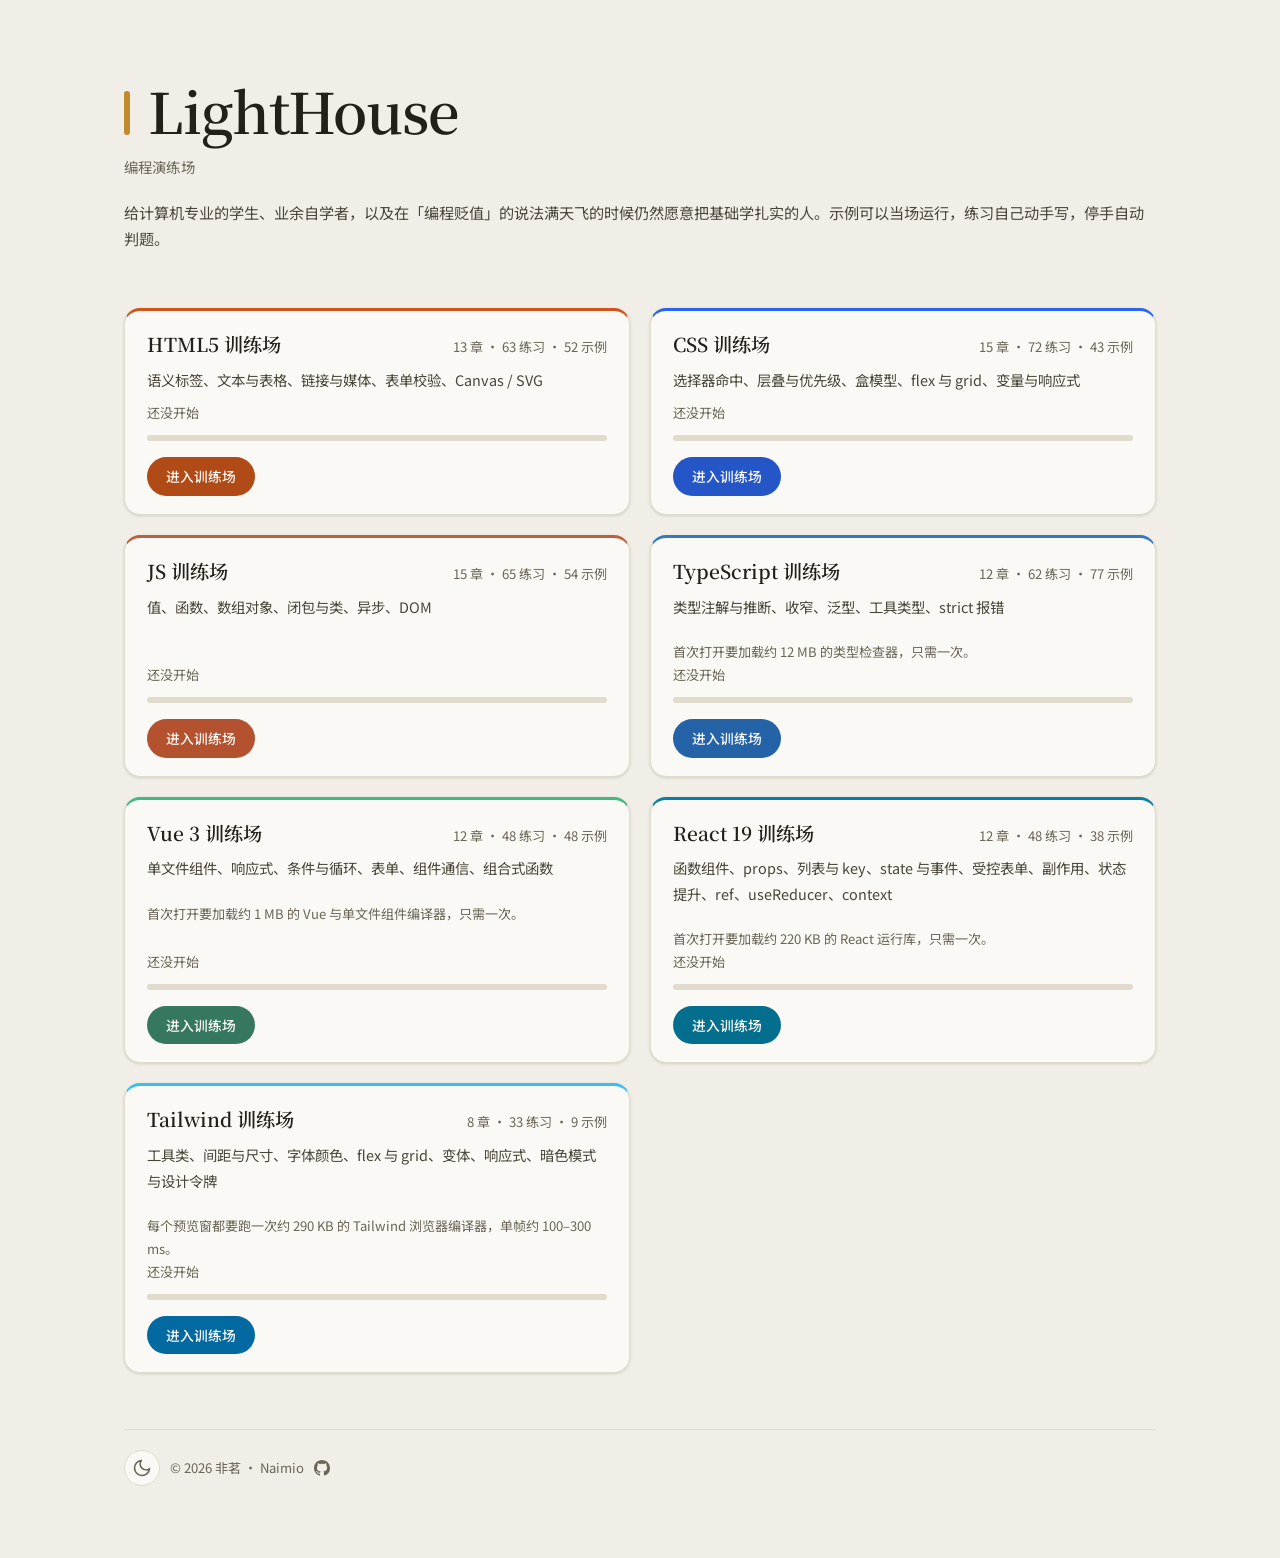
==== index.html @ 20310bde "修复了一些错误" ====
<!doctype html>
<html lang="zh-CN">
<head>
<meta charset="utf-8">
<meta name="viewport" content="width=device-width, initial-scale=1">
<title>LightHouse — 编程演练场</title>
<link rel="stylesheet" href="assets/css/portal.css">
  <link rel="preconnect" href="https://fonts.googleapis.com">
  <link rel="preconnect" href="https://fonts.gstatic.com" crossorigin>
  <link href="https://fonts.googleapis.com/css2?family=Noto+Sans+SC:wght@400;500;600&family=Noto+Serif+SC:wght@600&display=swap" rel="stylesheet">
</head>
<body>

<main class="page">

  <header class="hero">
    <h1>LightHouse</h1>
    <p class="sub">编程演练场</p>
    <p class="intro">给计算机专业的学生、业余自学者，以及在「编程贬值」的说法满天飞的时候仍然愿意把基础学扎实的人。示例可以当场运行，练习自己动手写，停手自动判题。</p>
  </header>

  <div class="cards" id="cards"></div>

  <noscript>
    <p class="noscript-note">这页需要 JavaScript 才能列出演练场；每座站的 index.html 也可以直接打开。</p>
  </noscript>

  <footer class="foot">
    <p class="credit">© 2026 非茗 · Naimio<a class="gh-link" href="https://github.com/NaimioChan/LightHouse" aria-label="GitHub 仓库" title="GitHub 仓库"><svg viewBox="0 0 16 16" aria-hidden="true"><path d="M8 0C3.58 0 0 3.58 0 8c0 3.54 2.29 6.53 5.47 7.59.4.07.55-.17.55-.38 0-.19-.01-.82-.01-1.49-2.01.37-2.53-.49-2.69-.94-.09-.23-.48-.94-.82-1.13-.28-.15-.68-.52-.01-.53.63-.01 1.08.58 1.23.82.72 1.21 1.87.87 2.33.66.07-.52.28-.87.51-1.07-1.78-.2-3.64-.89-3.64-3.95 0-.87.31-1.59.82-2.15-.08-.2-.36-1.02.08-2.12 0 0 .67-.21 2.2.82.64-.18 1.32-.27 2-.27s1.36.09 2 .27c1.53-1.04 2.2-.82 2.2-.82.44 1.1.16 1.92.08 2.12.51.56.82 1.27.82 2.15 0 3.07-1.87 3.75-3.65 3.95.29.25.54.73.54 1.48 0 1.07-.01 1.93-.01 2.2 0 .21.15.46.55.38A8.01 8.01 0 0 0 16 8c0-4.42-3.58-8-8-8z"/></svg></a></p>
  </footer>

</main>

<script src="assets/js/manifest.js"></script>
<script src="assets/js/portal.js"></script>
</body>
</html>
---- assets/css/portal.css ----
:root {
  --on-surface: #232019;
  --on-surface-variant: #4a453a;
  --secondary: #6b6558;
  --surface: #faf9f5;
  --surface-container-lowest: #ffffff;
  --surface-container-low: #f6f4ec;
  --surface-container: #f0eee6;
  --surface-container-high: #e8e5da;
  --surface-container-highest: #e0dbcc;
  --outline: #e0dbcc;
  --outline-variant: #cec7b4;
  --accent: #c08a2e;
  --accent-strong: #8a5a00;
  --accent-container: rgba(192,138,46,0.12);
  --lab-html5: #d25319;  --lab-html5-strong: #b04a16;
  --lab-css: #2965f1;    --lab-css-strong: #2456c8;
  --lab-js: #c15f3c;     --lab-js-strong: #b4522f;
  --lab-ts: #3178c6;     --lab-ts-strong: #2563a8;
  --lab-vue: #42b883;    --lab-vue-strong: #35785f;
  --lab-react: #087ea4;  --lab-react-strong: #046e8f;
  --lab-tailwind: #38bdf8; --lab-tailwind-strong: #0369a1;
  --serif: "Noto Serif SC","Times New Roman",Times,serif;
  --sans: "Noto Sans SC",system-ui,-apple-system,"Segoe UI",sans-serif;
  --r-sm: 8px;
  --r-md: 12px;
  --r-lg: 16px;
  --r-xl: 28px;
  --r-full: 9999px;
  --elev-1: 0 1px 3px 1px rgba(35,32,25,0.05),0 1px 2px 0 rgba(35,32,25,0.08);
  --elev-2: 0 2px 6px 2px rgba(35,32,25,0.06),0 1px 2px 0 rgba(35,32,25,0.08);
  --elev-3: 0 4px 8px 3px rgba(35,32,25,0.08),0 1px 3px 0 rgba(35,32,25,0.06);
  --state-hover: rgba(35,32,25,0.08);
  --state-focus: rgba(35,32,25,0.12);
  --ease-standard: cubic-bezier(0.2,0,0,1);
  --ease-emphasized: cubic-bezier(0.3,0,0,1);
  --page-max: 1080px;
}

* { box-sizing: border-box; }

body {
  margin: 0;
  background: var(--surface-container);
  color: var(--on-surface);
  font-family: var(--sans);
  font-size: 0.95rem;
  line-height: 1.75;
  -webkit-font-smoothing: antialiased;
}

a { color: var(--accent-strong); text-decoration: none; transition: color var(--dur-fast,150ms) var(--ease-standard); }
a:hover { text-decoration: underline; }

::selection { background: rgba(192,138,46,0.24); }
:focus-visible { outline: 2px solid var(--accent); outline-offset: 2px; border-radius: var(--r-sm); }

* { scrollbar-width: thin; scrollbar-color: var(--outline-variant) transparent; }
*::-webkit-scrollbar { width: 10px; height: 10px; }
*::-webkit-scrollbar-thumb { background: var(--outline-variant); border-radius: var(--r-full); border: 3px solid transparent; background-clip: content-box; }

.page { max-width: var(--page-max); margin: 0 auto; padding: 80px 24px 72px; }

.hero { margin: 0 0 56px; }
.hero h1 {
  margin: 0 0 12px;
  font-family: var(--serif);
  font-size: 3.5rem;
  font-weight: 600;
  line-height: 1.1;
  letter-spacing: -0.02em;
}
.hero h1::before {
  content: "";
  display: inline-block;
  width: 6px;
  height: 0.78em;
  margin-right: 18px;
  border-radius: var(--r-full);
  background: var(--accent);
  vertical-align: -0.02em;
}
.hero .sub {
  margin: 0 0 20px;
  color: var(--secondary);
  font-size: 0.9rem;
  letter-spacing: 0.01em;
}
.hero .intro {
  margin: 0;
  color: var(--on-surface-variant);
  overflow-wrap: anywhere;
}

.cards { display: grid; grid-template-columns: repeat(2, minmax(0, 1fr)); gap: 20px; }
@media (max-width: 880px) { .cards { grid-template-columns: minmax(0, 1fr); } }

.card {
  display: flex;
  flex-direction: column;
  background: var(--surface);
  border: 1px solid var(--outline);
  border-top: 3px solid var(--card-accent);
  border-radius: var(--r-lg);
  padding: 20px 22px 18px;
  box-shadow: var(--elev-1);
  transition: box-shadow 250ms var(--ease-standard), border-color 250ms var(--ease-standard);
}
.card:hover {
  box-shadow: var(--elev-2);
}
.card-head { display: flex; align-items: baseline; gap: 10px; flex-wrap: wrap; }
.card-title { margin: 0; font-family: var(--serif); font-size: 1.2rem; font-weight: 600; line-height: 1.4; }
.card-title a { color: var(--on-surface); }
.card-title a:hover { color: var(--card-accent-strong); text-decoration: none; }
.card-stats { margin-left: auto; color: var(--secondary); font-size: 0.82rem; font-variant-numeric: tabular-nums; }
.card-blurb { margin: 8px 0 10px; color: var(--on-surface-variant); font-size: 0.9rem; }
.card-note { margin: 0 0 8px; color: var(--secondary); font-size: 0.82rem; }

.card-area { margin-top: auto; }

.progress-line { display: flex; align-items: baseline; gap: 8px; color: var(--secondary); font-size: 0.82rem; }
.progress-line b { color: var(--on-surface); font-variant-numeric: tabular-nums; }
.track { height: 6px; margin: 10px 0 16px; border-radius: var(--r-full); background: var(--surface-container-highest); overflow: hidden; }
.track > span { display: block; height: 100%; width: 0; background: var(--card-accent); border-radius: var(--r-full); transition: width 400ms var(--ease-emphasized); }

.card-actions { display: flex; align-items: center; gap: 10px; flex-wrap: wrap; }
.btn {
  display: inline-flex;
  align-items: center;
  font-size: 0.86rem;
  font-weight: 500;
  padding: 8px 18px;
  border-radius: var(--r-full);
  border: 1px solid transparent;
  cursor: pointer;
  line-height: 1.5;
  transition: background-color 150ms var(--ease-standard), box-shadow 150ms var(--ease-standard), color 150ms var(--ease-standard);
  position: relative;
  overflow: hidden;
}
.btn-enter { background: var(--card-accent-strong); color: var(--surface); }
.btn-enter:hover { background: var(--on-surface); color: var(--surface); text-decoration: none; box-shadow: var(--elev-1); }
.btn-ghost { background: transparent; color: var(--card-accent-strong); border-color: var(--outline); }
.btn-ghost:hover { background: var(--state-hover); border-color: var(--card-accent); text-decoration: none; }
.card-note { margin: 12px 0 0; color: var(--secondary); font-size: 0.82rem; }

.side-theme {
  display: inline-flex;
  align-items: center;
  justify-content: center;
  width: 36px;
  height: 36px;
  border: 1px solid var(--outline);
  border-radius: var(--r-full);
  background: var(--surface);
  color: var(--secondary);
  cursor: pointer;
  transition: background-color 150ms var(--ease-standard), color 150ms var(--ease-standard);
}
.side-theme:hover { background: var(--state-hover); color: var(--accent-strong); }
.side-theme svg { width: 20px; height: 20px; display: block; }

.foot { margin-top: 56px; padding-top: 20px; border-top: 1px solid var(--outline); color: var(--secondary); font-size: 0.82rem; }
.foot p { margin: 0; }
.foot .credit { display: flex; align-items: center; gap: 10px; }
.gh-link { display: inline-flex; align-items: center; color: var(--secondary); transition: color 150ms var(--ease-standard); }
.gh-link:hover { color: var(--accent-strong); text-decoration: none; }
.gh-link svg { width: 16px; height: 16px; fill: currentColor; display: block; }
.noscript-note { color: var(--secondary); font-size: 0.9rem; }

.stale-banner {
  display: flex;
  gap: 12px;
  align-items: baseline;
  padding: 12px 20px;
  background: var(--accent-strong);
  color: var(--surface);
  font-size: 0.82rem;
  border-radius: 0;
}
.stale-banner kbd { background: rgba(255,255,255,0.18); border-radius: var(--r-sm); padding: 0 4px; }

@media (max-width: 560px) {
  .page { padding: 48px 18px 52px; }
  .hero { margin-bottom: 36px; }
  .hero h1 { font-size: 2.4rem; }
  .hero h1::before { margin-right: 12px; width: 5px; }
  .cards { gap: 16px; }
  .card { padding: 18px 18px 16px; }
  .card-actions { gap: 8px; }
  .btn { padding: 10px 16px; }
}

@media (prefers-color-scheme: dark) {
  :root:not([data-theme="light"]) {
    --on-surface: #e8e4d8;
    --on-surface-variant: #c8c2b0;
    --secondary: #9a9382;
    --surface: #252220;
    --surface-container-lowest: #1a1814;
    --surface-container-low: #1f1d1a;
    --surface-container: #1a1814;
    --surface-container-high: #2a2622;
    --surface-container-highest: #3a3530;
    --outline: #3a3530;
    --outline-variant: #4a4540;
    --accent: #e8a546;
    --accent-strong: #f0c060;
    --state-hover: rgba(255,255,255,0.08);
    --state-focus: rgba(255,255,255,0.12);
  }
}

:root[data-theme="dark"] {
  --on-surface: #e8e4d8;
  --on-surface-variant: #c8c2b0;
  --secondary: #9a9382;
  --surface: #252220;
  --surface-container-lowest: #1a1814;
  --surface-container-low: #1f1d1a;
  --surface-container: #1a1814;
  --surface-container-high: #2a2622;
  --surface-container-highest: #3a3530;
  --outline: #3a3530;
  --outline-variant: #4a4540;
  --accent: #e8a546;
  --accent-strong: #f0c060;
  --state-hover: rgba(255,255,255,0.08);
  --state-focus: rgba(255,255,255,0.12);
}
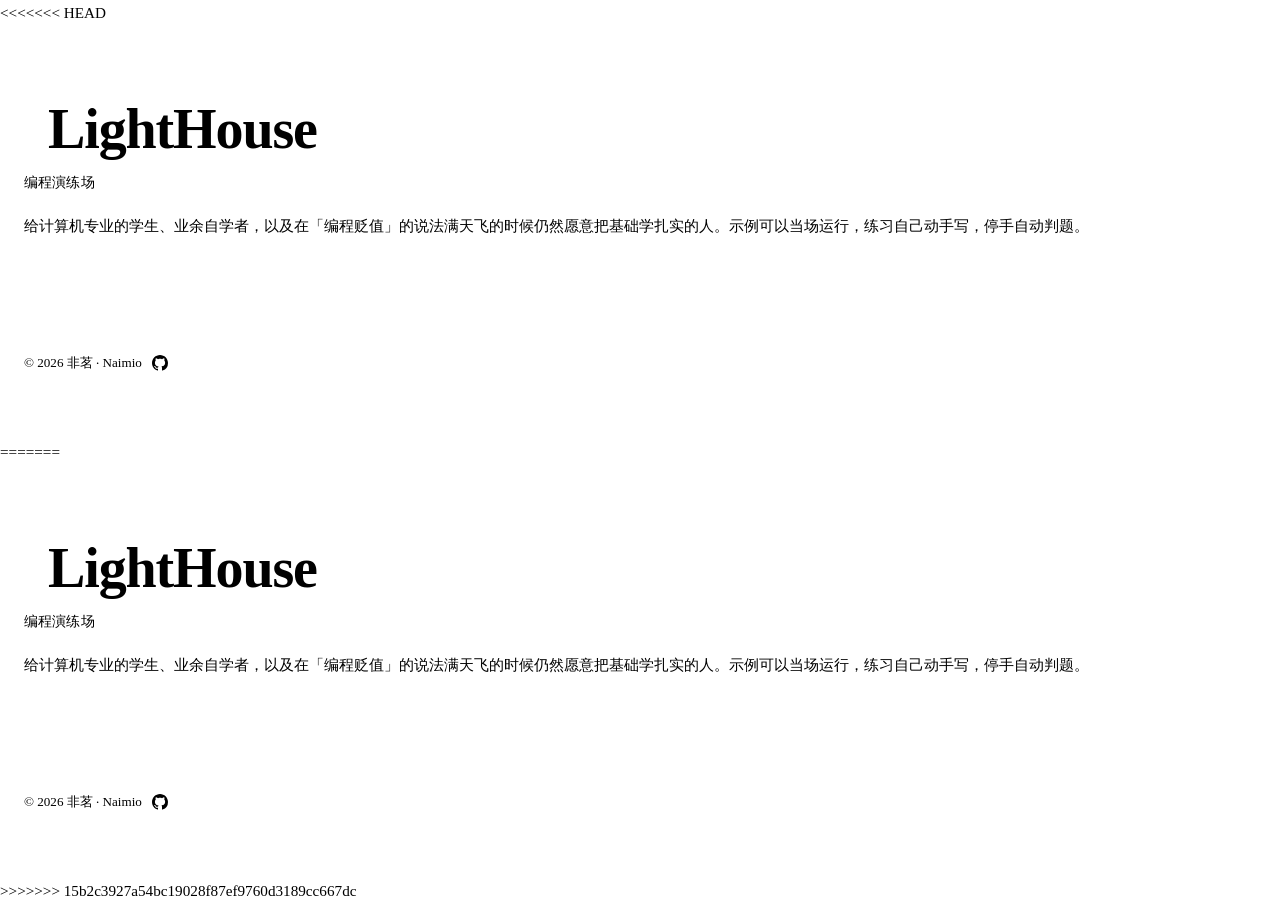
==== commit f788958e: "修复了一些错误" ====
--- a/index.html
+++ b/index.html
@@ -1,3 +1,4 @@
+<<<<<<< HEAD
 <!doctype html>
 <html lang="zh-CN">
 <head>
@@ -35,3 +36,39 @@
 <script src="assets/js/portal.js"></script>
 </body>
 </html>
+=======
+<!doctype html>
+<html lang="zh-CN">
+<head>
+<meta charset="utf-8">
+<meta name="viewport" content="width=device-width, initial-scale=1">
+<title>LightHouse — 编程演练场</title>
+<link rel="stylesheet" href="assets/css/portal.css">
+</head>
+<body>
+
+<main class="page">
+
+  <header class="hero">
+    <h1>LightHouse</h1>
+    <p class="sub">编程演练场</p>
+    <p class="intro">给计算机专业的学生、业余自学者，以及在「编程贬值」的说法满天飞的时候仍然愿意把基础学扎实的人。示例可以当场运行，练习自己动手写，停手自动判题。</p>
+  </header>
+
+  <div class="cards" id="cards"></div>
+
+  <noscript>
+    <p class="noscript-note">这页需要 JavaScript 才能列出演练场；每座站的 index.html 也可以直接打开。</p>
+  </noscript>
+
+  <footer class="foot">
+    <p class="credit">© 2026 非茗 · Naimio<a class="gh-link" href="https://github.com/NaimioChan/LightHouse" aria-label="GitHub 仓库" title="GitHub 仓库"><svg viewBox="0 0 16 16" aria-hidden="true"><path d="M8 0C3.58 0 0 3.58 0 8c0 3.54 2.29 6.53 5.47 7.59.4.07.55-.17.55-.38 0-.19-.01-.82-.01-1.49-2.01.37-2.53-.49-2.69-.94-.09-.23-.48-.94-.82-1.13-.28-.15-.68-.52-.01-.53.63-.01 1.08.58 1.23.82.72 1.21 1.87.87 2.33.66.07-.52.28-.87.51-1.07-1.78-.2-3.64-.89-3.64-3.95 0-.87.31-1.59.82-2.15-.08-.2-.36-1.02.08-2.12 0 0 .67-.21 2.2.82.64-.18 1.32-.27 2-.27s1.36.09 2 .27c1.53-1.04 2.2-.82 2.2-.82.44 1.1.16 1.92.08 2.12.51.56.82 1.27.82 2.15 0 3.07-1.87 3.75-3.65 3.95.29.25.54.73.54 1.48 0 1.07-.01 1.93-.01 2.2 0 .21.15.46.55.38A8.01 8.01 0 0 0 16 8c0-4.42-3.58-8-8-8z"/></svg></a></p>
+  </footer>
+
+</main>
+
+<script src="assets/js/manifest.js"></script>
+<script src="assets/js/portal.js"></script>
+</body>
+</html>
+>>>>>>> 15b2c3927a54bc19028f87ef9760d3189cc667dc
--- a/assets/css/portal.css
+++ b/assets/css/portal.css
@@ -1,3 +1,4 @@
+<<<<<<< HEAD
 :root {
   --on-surface: #232019;
   --on-surface-variant: #4a453a;
@@ -229,3 +230,180 @@
   --state-hover: rgba(255,255,255,0.08);
   --state-focus: rgba(255,255,255,0.12);
 }
+=======
+/* portal.css — 入口页样式。色值与字体以 DESIGN.md 为唯一来源。
+ *
+ * 纸色、墨色、线色、字体、圆角与各座训练场一致（它们各自有自己的 base.css）；
+ * 入口页自己的强调色是灯塔金，每座站的颜色只出现在对应卡片上。
+ */
+:root {
+  /* 纸与墨（与各座训练场同值） */
+  --ink: #232019;
+  --ink-soft: #4a453a;
+  --muted: #6b6558;
+  --paper: #f0eee6;
+  --panel: #faf9f5;
+  --line: #e0dbcc;
+
+  /* 入口页自己的强调色：灯塔金 */
+  --accent: #c08a2e;          /* 装饰：品牌竖条、进度条填充、hover 描边 */
+  --accent-strong: #8a5a00;   /* 承载文字：按钮实底、小字、链接 */
+
+  /* 各座训练场的识别色（装饰用）与承载文字用的深支，取自各自 base.css；
+     新增一座站时在这里加两条变量，并在 DESIGN.md 的 colors 里同步 */
+  --lab-html5: #d25319;  --lab-html5-strong: #b04a16;
+  --lab-css: #2965f1;    --lab-css-strong: #2456c8;
+  --lab-js: #c15f3c;     --lab-js-strong: #b4522f;
+  --lab-ts: #3178c6;     --lab-ts-strong: #2563a8;
+  /* Vue 的品牌绿在纸白上只有 2.15:1，只做装饰；承载文字用深支 #35785f（4.52:1） */
+  --lab-vue: #42b883;    --lab-vue-strong: #35785f;
+  /* React 的品牌青在纸白上只有 3.99:1，只做装饰；承载文字用深支 #046e8f（4.98:1） */
+  --lab-react: #087ea4;  --lab-react-strong: #046e8f;
+  /* Tailwind 的品牌天蓝 #38bdf8 在纸白上只有 2.03:1，只做装饰；深支用 #0369a1（5.11:1）*/
+  --lab-tailwind: #38bdf8; --lab-tailwind-strong: #0369a1;
+
+  --serif: "Source Han Serif SC", "Noto Serif SC", "Times New Roman", Times, serif;
+  --sans: system-ui, -apple-system, "Segoe UI", "Microsoft YaHei", sans-serif;
+
+  --r-sm: 4px;
+  --r-lg: 14px;
+  --page-max: 1080px;
+}
+
+* { box-sizing: border-box; }
+
+body {
+  margin: 0;
+  background: var(--paper);
+  color: var(--ink);
+  font-family: var(--sans);
+  font-size: 0.95rem;
+  line-height: 1.75;
+  -webkit-font-smoothing: antialiased;
+}
+
+a { color: var(--accent-strong); text-decoration: none; }
+a:hover { text-decoration: underline; }
+
+::selection { background: rgba(192, 138, 46, 0.24); }
+:focus-visible { outline: 2px solid var(--accent); outline-offset: 2px; }
+
+* { scrollbar-width: thin; scrollbar-color: #cec7b4 transparent; }
+*::-webkit-scrollbar { width: 10px; height: 10px; }
+*::-webkit-scrollbar-thumb { background: #cec7b4; border-radius: 6px; border: 3px solid transparent; background-clip: content-box; }
+
+.page { max-width: var(--page-max); margin: 0 auto; padding: 72px 24px 64px; }
+
+/* ---------- 标题区 ---------- */
+.hero { margin: 0 0 48px; }
+.hero h1 {
+  margin: 0 0 10px;
+  font-family: var(--serif);
+  font-size: 3.5rem;
+  font-weight: 600;
+  line-height: 1.1;
+  letter-spacing: -0.02em;
+}
+.hero h1::before {
+  content: "";
+  display: inline-block;
+  width: 6px;
+  height: 0.78em;
+  margin-right: 18px;
+  border-radius: 3px;
+  background: var(--accent);
+  vertical-align: -0.02em;
+}
+.hero .sub {
+  margin: 0 0 18px;
+  color: var(--muted);
+  font-size: 0.9rem;
+  letter-spacing: 0.01em;
+}
+.hero .intro {
+  margin: 0;
+  color: var(--ink-soft);
+  /* 断行交给浏览器的中文规则（默认 word-break: normal）：中文允许在任意两字之间断行，
+     只在标点处断会让一句话被提前截断。早先这里是 word-break: keep-all，全宽下
+     简介在「编程贬值」后面空掉四成再换行、末尾多出一行孤字。 */
+  overflow-wrap: anywhere;
+}
+
+/* ---------- 卡片 ---------- */
+.cards { display: grid; grid-template-columns: repeat(2, minmax(0, 1fr)); gap: 20px; }
+@media (max-width: 880px) { .cards { grid-template-columns: minmax(0, 1fr); } }
+
+.card {
+  display: flex;
+  flex-direction: column;
+  background: var(--panel);
+  border: 1px solid var(--line);
+  border-top: 3px solid var(--card-accent);
+  border-radius: var(--r-lg);
+  padding: 18px 20px 16px;
+}
+.card-head { display: flex; align-items: baseline; gap: 10px; flex-wrap: wrap; }
+.card-title { margin: 0; font-family: var(--serif); font-size: 1.2rem; font-weight: 600; line-height: 1.4; }
+.card-title a { color: var(--ink); }
+.card-title a:hover { color: var(--card-accent-strong); text-decoration: none; }
+.card-stats { margin-left: auto; color: var(--muted); font-size: 0.82rem; font-variant-numeric: tabular-nums; }
+.card-blurb { margin: 6px 0 8px; color: var(--ink-soft); font-size: 0.9rem; }
+.card-note { margin: 0 0 8px; color: var(--muted); font-size: 0.82rem; }
+
+.card-area { margin-top: auto; }
+
+.progress-line { display: flex; align-items: baseline; gap: 8px; color: var(--muted); font-size: 0.82rem; }
+.progress-line b { color: var(--ink); font-variant-numeric: tabular-nums; }
+.track { height: 5px; margin: 8px 0 14px; border-radius: 3px; background: var(--line); overflow: hidden; }
+.track > span { display: block; height: 100%; width: 0; background: var(--card-accent); }
+
+.card-actions { display: flex; align-items: center; gap: 10px; flex-wrap: wrap; }
+.btn {
+  display: inline-block;
+  font-size: 0.86rem;
+  padding: 5px 13px;
+  border-radius: var(--r-sm);
+  border: 1px solid transparent;
+  cursor: pointer;
+}
+.btn-enter { background: var(--card-accent-strong); color: var(--panel); }
+.btn-enter:hover { background: var(--ink); color: var(--panel); text-decoration: none; }
+.btn-ghost { background: var(--panel); color: var(--card-accent-strong); border-color: var(--line); }
+.btn-ghost:hover { border-color: var(--card-accent); text-decoration: none; }
+.card-note { margin: 12px 0 0; color: var(--muted); font-size: 0.82rem; }
+
+/* ---------- 页脚与无脚本回退 ---------- */
+.foot { margin-top: 48px; padding-top: 16px; border-top: 1px solid var(--line); color: var(--muted); font-size: 0.82rem; }
+.foot p { margin: 0; }
+.foot .credit { display: flex; align-items: center; gap: 10px; }
+/* GitHub 图标链接：与版权同行，只一个图标，悬停换承载文字色 */
+.gh-link { display: inline-flex; align-items: center; color: var(--muted); }
+.gh-link:hover { color: var(--accent-strong); text-decoration: none; }
+.gh-link svg { width: 16px; height: 16px; fill: currentColor; display: block; }
+.noscript-note { color: var(--muted); font-size: 0.9rem; }
+
+/* 缓存提示条：与各训练场同款，只在检测到旧页面时出现一次 */
+.stale-banner {
+  display: flex;
+  gap: 12px;
+  align-items: baseline;
+  padding: 9px 16px;
+  background: var(--accent-strong);
+  color: var(--panel);
+  font-size: 0.82rem;
+}
+.stale-banner kbd { background: rgba(255, 255, 255, 0.18); border-radius: 3px; padding: 0 4px; }
+
+/* ---------- 窄屏（手机竖屏）：留白收一收，按钮够手指点 ---------- */
+@media (max-width: 560px) {
+  .page { padding: 44px 18px 48px; }
+  .hero { margin-bottom: 32px; }
+  .hero h1 { font-size: 2.4rem; }
+  .hero h1::before { margin-right: 12px; width: 5px; }
+  .cards { gap: 16px; }
+  .card { padding: 16px 16px 14px; }
+  .card-actions { gap: 8px; }
+  /* iOS 的可点面积下限是 44px，入口页这两个按钮至少要过 36px */
+  .btn { padding: 8px 14px; }
+}
+>>>>>>> 15b2c3927a54bc19028f87ef9760d3189cc667dc
--- a/assets/css/portal.css
+++ b/assets/css/portal.css
@@ -1,3 +1,4 @@
+<<<<<<< HEAD
 :root {
   --on-surface: #232019;
   --on-surface-variant: #4a453a;
@@ -229,3 +230,180 @@
   --state-hover: rgba(255,255,255,0.08);
   --state-focus: rgba(255,255,255,0.12);
 }
+=======
+/* portal.css — 入口页样式。色值与字体以 DESIGN.md 为唯一来源。
+ *
+ * 纸色、墨色、线色、字体、圆角与各座训练场一致（它们各自有自己的 base.css）；
+ * 入口页自己的强调色是灯塔金，每座站的颜色只出现在对应卡片上。
+ */
+:root {
+  /* 纸与墨（与各座训练场同值） */
+  --ink: #232019;
+  --ink-soft: #4a453a;
+  --muted: #6b6558;
+  --paper: #f0eee6;
+  --panel: #faf9f5;
+  --line: #e0dbcc;
+
+  /* 入口页自己的强调色：灯塔金 */
+  --accent: #c08a2e;          /* 装饰：品牌竖条、进度条填充、hover 描边 */
+  --accent-strong: #8a5a00;   /* 承载文字：按钮实底、小字、链接 */
+
+  /* 各座训练场的识别色（装饰用）与承载文字用的深支，取自各自 base.css；
+     新增一座站时在这里加两条变量，并在 DESIGN.md 的 colors 里同步 */
+  --lab-html5: #d25319;  --lab-html5-strong: #b04a16;
+  --lab-css: #2965f1;    --lab-css-strong: #2456c8;
+  --lab-js: #c15f3c;     --lab-js-strong: #b4522f;
+  --lab-ts: #3178c6;     --lab-ts-strong: #2563a8;
+  /* Vue 的品牌绿在纸白上只有 2.15:1，只做装饰；承载文字用深支 #35785f（4.52:1） */
+  --lab-vue: #42b883;    --lab-vue-strong: #35785f;
+  /* React 的品牌青在纸白上只有 3.99:1，只做装饰；承载文字用深支 #046e8f（4.98:1） */
+  --lab-react: #087ea4;  --lab-react-strong: #046e8f;
+  /* Tailwind 的品牌天蓝 #38bdf8 在纸白上只有 2.03:1，只做装饰；深支用 #0369a1（5.11:1）*/
+  --lab-tailwind: #38bdf8; --lab-tailwind-strong: #0369a1;
+
+  --serif: "Source Han Serif SC", "Noto Serif SC", "Times New Roman", Times, serif;
+  --sans: system-ui, -apple-system, "Segoe UI", "Microsoft YaHei", sans-serif;
+
+  --r-sm: 4px;
+  --r-lg: 14px;
+  --page-max: 1080px;
+}
+
+* { box-sizing: border-box; }
+
+body {
+  margin: 0;
+  background: var(--paper);
+  color: var(--ink);
+  font-family: var(--sans);
+  font-size: 0.95rem;
+  line-height: 1.75;
+  -webkit-font-smoothing: antialiased;
+}
+
+a { color: var(--accent-strong); text-decoration: none; }
+a:hover { text-decoration: underline; }
+
+::selection { background: rgba(192, 138, 46, 0.24); }
+:focus-visible { outline: 2px solid var(--accent); outline-offset: 2px; }
+
+* { scrollbar-width: thin; scrollbar-color: #cec7b4 transparent; }
+*::-webkit-scrollbar { width: 10px; height: 10px; }
+*::-webkit-scrollbar-thumb { background: #cec7b4; border-radius: 6px; border: 3px solid transparent; background-clip: content-box; }
+
+.page { max-width: var(--page-max); margin: 0 auto; padding: 72px 24px 64px; }
+
+/* ---------- 标题区 ---------- */
+.hero { margin: 0 0 48px; }
+.hero h1 {
+  margin: 0 0 10px;
+  font-family: var(--serif);
+  font-size: 3.5rem;
+  font-weight: 600;
+  line-height: 1.1;
+  letter-spacing: -0.02em;
+}
+.hero h1::before {
+  content: "";
+  display: inline-block;
+  width: 6px;
+  height: 0.78em;
+  margin-right: 18px;
+  border-radius: 3px;
+  background: var(--accent);
+  vertical-align: -0.02em;
+}
+.hero .sub {
+  margin: 0 0 18px;
+  color: var(--muted);
+  font-size: 0.9rem;
+  letter-spacing: 0.01em;
+}
+.hero .intro {
+  margin: 0;
+  color: var(--ink-soft);
+  /* 断行交给浏览器的中文规则（默认 word-break: normal）：中文允许在任意两字之间断行，
+     只在标点处断会让一句话被提前截断。早先这里是 word-break: keep-all，全宽下
+     简介在「编程贬值」后面空掉四成再换行、末尾多出一行孤字。 */
+  overflow-wrap: anywhere;
+}
+
+/* ---------- 卡片 ---------- */
+.cards { display: grid; grid-template-columns: repeat(2, minmax(0, 1fr)); gap: 20px; }
+@media (max-width: 880px) { .cards { grid-template-columns: minmax(0, 1fr); } }
+
+.card {
+  display: flex;
+  flex-direction: column;
+  background: var(--panel);
+  border: 1px solid var(--line);
+  border-top: 3px solid var(--card-accent);
+  border-radius: var(--r-lg);
+  padding: 18px 20px 16px;
+}
+.card-head { display: flex; align-items: baseline; gap: 10px; flex-wrap: wrap; }
+.card-title { margin: 0; font-family: var(--serif); font-size: 1.2rem; font-weight: 600; line-height: 1.4; }
+.card-title a { color: var(--ink); }
+.card-title a:hover { color: var(--card-accent-strong); text-decoration: none; }
+.card-stats { margin-left: auto; color: var(--muted); font-size: 0.82rem; font-variant-numeric: tabular-nums; }
+.card-blurb { margin: 6px 0 8px; color: var(--ink-soft); font-size: 0.9rem; }
+.card-note { margin: 0 0 8px; color: var(--muted); font-size: 0.82rem; }
+
+.card-area { margin-top: auto; }
+
+.progress-line { display: flex; align-items: baseline; gap: 8px; color: var(--muted); font-size: 0.82rem; }
+.progress-line b { color: var(--ink); font-variant-numeric: tabular-nums; }
+.track { height: 5px; margin: 8px 0 14px; border-radius: 3px; background: var(--line); overflow: hidden; }
+.track > span { display: block; height: 100%; width: 0; background: var(--card-accent); }
+
+.card-actions { display: flex; align-items: center; gap: 10px; flex-wrap: wrap; }
+.btn {
+  display: inline-block;
+  font-size: 0.86rem;
+  padding: 5px 13px;
+  border-radius: var(--r-sm);
+  border: 1px solid transparent;
+  cursor: pointer;
+}
+.btn-enter { background: var(--card-accent-strong); color: var(--panel); }
+.btn-enter:hover { background: var(--ink); color: var(--panel); text-decoration: none; }
+.btn-ghost { background: var(--panel); color: var(--card-accent-strong); border-color: var(--line); }
+.btn-ghost:hover { border-color: var(--card-accent); text-decoration: none; }
+.card-note { margin: 12px 0 0; color: var(--muted); font-size: 0.82rem; }
+
+/* ---------- 页脚与无脚本回退 ---------- */
+.foot { margin-top: 48px; padding-top: 16px; border-top: 1px solid var(--line); color: var(--muted); font-size: 0.82rem; }
+.foot p { margin: 0; }
+.foot .credit { display: flex; align-items: center; gap: 10px; }
+/* GitHub 图标链接：与版权同行，只一个图标，悬停换承载文字色 */
+.gh-link { display: inline-flex; align-items: center; color: var(--muted); }
+.gh-link:hover { color: var(--accent-strong); text-decoration: none; }
+.gh-link svg { width: 16px; height: 16px; fill: currentColor; display: block; }
+.noscript-note { color: var(--muted); font-size: 0.9rem; }
+
+/* 缓存提示条：与各训练场同款，只在检测到旧页面时出现一次 */
+.stale-banner {
+  display: flex;
+  gap: 12px;
+  align-items: baseline;
+  padding: 9px 16px;
+  background: var(--accent-strong);
+  color: var(--panel);
+  font-size: 0.82rem;
+}
+.stale-banner kbd { background: rgba(255, 255, 255, 0.18); border-radius: 3px; padding: 0 4px; }
+
+/* ---------- 窄屏（手机竖屏）：留白收一收，按钮够手指点 ---------- */
+@media (max-width: 560px) {
+  .page { padding: 44px 18px 48px; }
+  .hero { margin-bottom: 32px; }
+  .hero h1 { font-size: 2.4rem; }
+  .hero h1::before { margin-right: 12px; width: 5px; }
+  .cards { gap: 16px; }
+  .card { padding: 16px 16px 14px; }
+  .card-actions { gap: 8px; }
+  /* iOS 的可点面积下限是 44px，入口页这两个按钮至少要过 36px */
+  .btn { padding: 8px 14px; }
+}
+>>>>>>> 15b2c3927a54bc19028f87ef9760d3189cc667dc
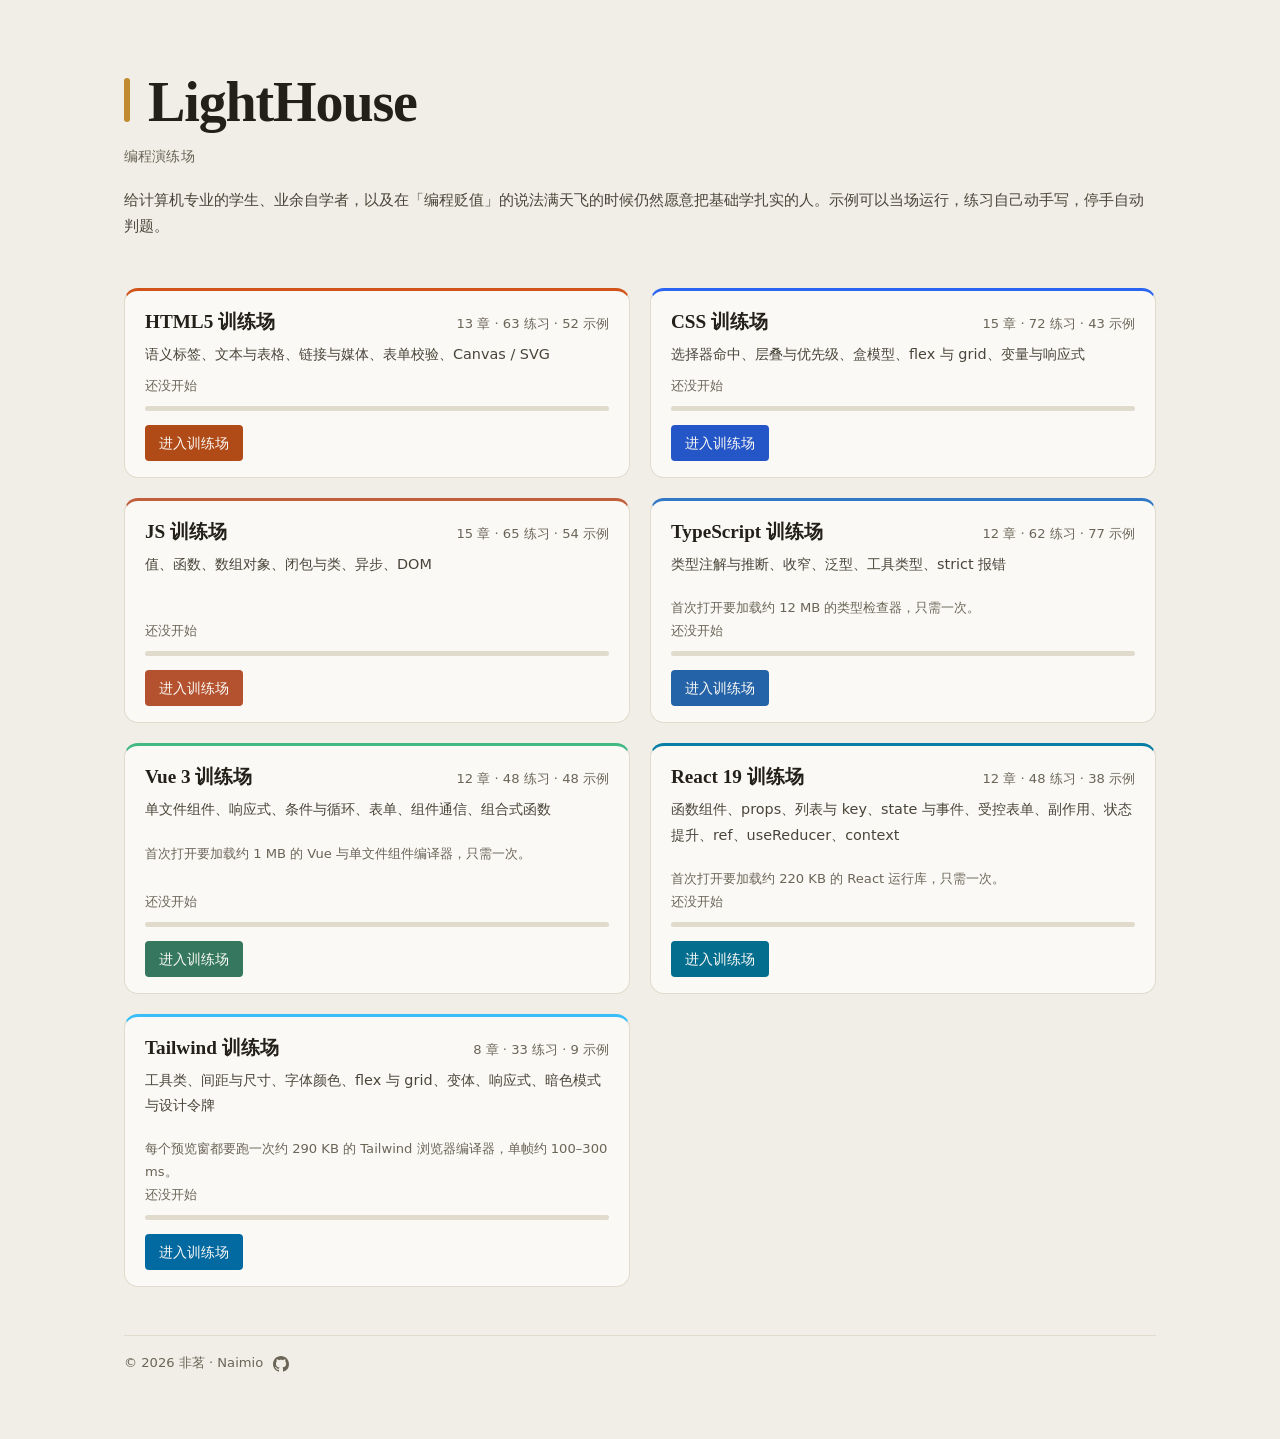
==== commit b19a919a: "修复了一些错误" ====
--- a/index.html
+++ b/index.html
@@ -1,4 +1,3 @@
-<<<<<<< HEAD
 <!doctype html>
 <html lang="zh-CN">
 <head>
@@ -6,9 +5,6 @@
 <meta name="viewport" content="width=device-width, initial-scale=1">
 <title>LightHouse — 编程演练场</title>
 <link rel="stylesheet" href="assets/css/portal.css">
-  <link rel="preconnect" href="https://fonts.googleapis.com">
-  <link rel="preconnect" href="https://fonts.gstatic.com" crossorigin>
-  <link href="https://fonts.googleapis.com/css2?family=Noto+Sans+SC:wght@400;500;600&family=Noto+Serif+SC:wght@600&display=swap" rel="stylesheet">
 </head>
 <body>
 
@@ -36,39 +32,3 @@
 <script src="assets/js/portal.js"></script>
 </body>
 </html>
-=======
-<!doctype html>
-<html lang="zh-CN">
-<head>
-<meta charset="utf-8">
-<meta name="viewport" content="width=device-width, initial-scale=1">
-<title>LightHouse — 编程演练场</title>
-<link rel="stylesheet" href="assets/css/portal.css">
-</head>
-<body>
-
-<main class="page">
-
-  <header class="hero">
-    <h1>LightHouse</h1>
-    <p class="sub">编程演练场</p>
-    <p class="intro">给计算机专业的学生、业余自学者，以及在「编程贬值」的说法满天飞的时候仍然愿意把基础学扎实的人。示例可以当场运行，练习自己动手写，停手自动判题。</p>
-  </header>
-
-  <div class="cards" id="cards"></div>
-
-  <noscript>
-    <p class="noscript-note">这页需要 JavaScript 才能列出演练场；每座站的 index.html 也可以直接打开。</p>
-  </noscript>
-
-  <footer class="foot">
-    <p class="credit">© 2026 非茗 · Naimio<a class="gh-link" href="https://github.com/NaimioChan/LightHouse" aria-label="GitHub 仓库" title="GitHub 仓库"><svg viewBox="0 0 16 16" aria-hidden="true"><path d="M8 0C3.58 0 0 3.58 0 8c0 3.54 2.29 6.53 5.47 7.59.4.07.55-.17.55-.38 0-.19-.01-.82-.01-1.49-2.01.37-2.53-.49-2.69-.94-.09-.23-.48-.94-.82-1.13-.28-.15-.68-.52-.01-.53.63-.01 1.08.58 1.23.82.72 1.21 1.87.87 2.33.66.07-.52.28-.87.51-1.07-1.78-.2-3.64-.89-3.64-3.95 0-.87.31-1.59.82-2.15-.08-.2-.36-1.02.08-2.12 0 0 .67-.21 2.2.82.64-.18 1.32-.27 2-.27s1.36.09 2 .27c1.53-1.04 2.2-.82 2.2-.82.44 1.1.16 1.92.08 2.12.51.56.82 1.27.82 2.15 0 3.07-1.87 3.75-3.65 3.95.29.25.54.73.54 1.48 0 1.07-.01 1.93-.01 2.2 0 .21.15.46.55.38A8.01 8.01 0 0 0 16 8c0-4.42-3.58-8-8-8z"/></svg></a></p>
-  </footer>
-
-</main>
-
-<script src="assets/js/manifest.js"></script>
-<script src="assets/js/portal.js"></script>
-</body>
-</html>
->>>>>>> 15b2c3927a54bc19028f87ef9760d3189cc667dc
--- a/assets/css/portal.css
+++ b/assets/css/portal.css
@@ -1,40 +1,39 @@
-<<<<<<< HEAD
+/* portal.css — 入口页样式。色值与字体以 DESIGN.md 为唯一来源。
+ *
+ * 纸色、墨色、线色、字体、圆角与各座训练场一致（它们各自有自己的 base.css）；
+ * 入口页自己的强调色是灯塔金，每座站的颜色只出现在对应卡片上。
+ */
 :root {
-  --on-surface: #232019;
-  --on-surface-variant: #4a453a;
-  --secondary: #6b6558;
-  --surface: #faf9f5;
-  --surface-container-lowest: #ffffff;
-  --surface-container-low: #f6f4ec;
-  --surface-container: #f0eee6;
-  --surface-container-high: #e8e5da;
-  --surface-container-highest: #e0dbcc;
-  --outline: #e0dbcc;
-  --outline-variant: #cec7b4;
-  --accent: #c08a2e;
-  --accent-strong: #8a5a00;
-  --accent-container: rgba(192,138,46,0.12);
+  /* 纸与墨（与各座训练场同值） */
+  --ink: #232019;
+  --ink-soft: #4a453a;
+  --muted: #6b6558;
+  --paper: #f0eee6;
+  --panel: #faf9f5;
+  --line: #e0dbcc;
+
+  /* 入口页自己的强调色：灯塔金 */
+  --accent: #c08a2e;          /* 装饰：品牌竖条、进度条填充、hover 描边 */
+  --accent-strong: #8a5a00;   /* 承载文字：按钮实底、小字、链接 */
+
+  /* 各座训练场的识别色（装饰用）与承载文字用的深支，取自各自 base.css；
+     新增一座站时在这里加两条变量，并在 DESIGN.md 的 colors 里同步 */
   --lab-html5: #d25319;  --lab-html5-strong: #b04a16;
   --lab-css: #2965f1;    --lab-css-strong: #2456c8;
   --lab-js: #c15f3c;     --lab-js-strong: #b4522f;
   --lab-ts: #3178c6;     --lab-ts-strong: #2563a8;
+  /* Vue 的品牌绿在纸白上只有 2.15:1，只做装饰；承载文字用深支 #35785f（4.52:1） */
   --lab-vue: #42b883;    --lab-vue-strong: #35785f;
+  /* React 的品牌青在纸白上只有 3.99:1，只做装饰；承载文字用深支 #046e8f（4.98:1） */
   --lab-react: #087ea4;  --lab-react-strong: #046e8f;
+  /* Tailwind 的品牌天蓝 #38bdf8 在纸白上只有 2.03:1，只做装饰；深支用 #0369a1（5.11:1）*/
   --lab-tailwind: #38bdf8; --lab-tailwind-strong: #0369a1;
-  --serif: "Noto Serif SC","Times New Roman",Times,serif;
-  --sans: "Noto Sans SC",system-ui,-apple-system,"Segoe UI",sans-serif;
-  --r-sm: 8px;
-  --r-md: 12px;
-  --r-lg: 16px;
-  --r-xl: 28px;
-  --r-full: 9999px;
-  --elev-1: 0 1px 3px 1px rgba(35,32,25,0.05),0 1px 2px 0 rgba(35,32,25,0.08);
-  --elev-2: 0 2px 6px 2px rgba(35,32,25,0.06),0 1px 2px 0 rgba(35,32,25,0.08);
-  --elev-3: 0 4px 8px 3px rgba(35,32,25,0.08),0 1px 3px 0 rgba(35,32,25,0.06);
-  --state-hover: rgba(35,32,25,0.08);
-  --state-focus: rgba(35,32,25,0.12);
-  --ease-standard: cubic-bezier(0.2,0,0,1);
-  --ease-emphasized: cubic-bezier(0.3,0,0,1);
+
+  --serif: "Source Han Serif SC", "Noto Serif SC", "Times New Roman", Times, serif;
+  --sans: system-ui, -apple-system, "Segoe UI", "Microsoft YaHei", sans-serif;
+
+  --r-sm: 4px;
+  --r-lg: 14px;
   --page-max: 1080px;
 }
 
@@ -42,29 +41,30 @@
 
 body {
   margin: 0;
-  background: var(--surface-container);
-  color: var(--on-surface);
+  background: var(--paper);
+  color: var(--ink);
   font-family: var(--sans);
   font-size: 0.95rem;
   line-height: 1.75;
   -webkit-font-smoothing: antialiased;
 }
 
-a { color: var(--accent-strong); text-decoration: none; transition: color var(--dur-fast,150ms) var(--ease-standard); }
+a { color: var(--accent-strong); text-decoration: none; }
 a:hover { text-decoration: underline; }
 
-::selection { background: rgba(192,138,46,0.24); }
-:focus-visible { outline: 2px solid var(--accent); outline-offset: 2px; border-radius: var(--r-sm); }
+::selection { background: rgba(192, 138, 46, 0.24); }
+:focus-visible { outline: 2px solid var(--accent); outline-offset: 2px; }
 
-* { scrollbar-width: thin; scrollbar-color: var(--outline-variant) transparent; }
+* { scrollbar-width: thin; scrollbar-color: #cec7b4 transparent; }
 *::-webkit-scrollbar { width: 10px; height: 10px; }
-*::-webkit-scrollbar-thumb { background: var(--outline-variant); border-radius: var(--r-full); border: 3px solid transparent; background-clip: content-box; }
+*::-webkit-scrollbar-thumb { background: #cec7b4; border-radius: 6px; border: 3px solid transparent; background-clip: content-box; }
 
-.page { max-width: var(--page-max); margin: 0 auto; padding: 80px 24px 72px; }
+.page { max-width: var(--page-max); margin: 0 auto; padding: 72px 24px 64px; }
 
-.hero { margin: 0 0 56px; }
+/* ---------- 标题区 ---------- */
+.hero { margin: 0 0 48px; }
 .hero h1 {
-  margin: 0 0 12px;
+  margin: 0 0 10px;
   font-family: var(--serif);
   font-size: 3.5rem;
   font-weight: 600;
@@ -77,333 +77,99 @@
   width: 6px;
   height: 0.78em;
   margin-right: 18px;
-  border-radius: var(--r-full);
+  border-radius: 3px;
   background: var(--accent);
   vertical-align: -0.02em;
 }
 .hero .sub {
-  margin: 0 0 20px;
-  color: var(--secondary);
+  margin: 0 0 18px;
+  color: var(--muted);
   font-size: 0.9rem;
   letter-spacing: 0.01em;
 }
 .hero .intro {
   margin: 0;
-  color: var(--on-surface-variant);
+  color: var(--ink-soft);
+  /* 断行交给浏览器的中文规则（默认 word-break: normal）：中文允许在任意两字之间断行，
+     只在标点处断会让一句话被提前截断。早先这里是 word-break: keep-all，全宽下
+     简介在「编程贬值」后面空掉四成再换行、末尾多出一行孤字。 */
   overflow-wrap: anywhere;
 }
 
+/* ---------- 卡片 ---------- */
 .cards { display: grid; grid-template-columns: repeat(2, minmax(0, 1fr)); gap: 20px; }
 @media (max-width: 880px) { .cards { grid-template-columns: minmax(0, 1fr); } }
 
 .card {
   display: flex;
   flex-direction: column;
-  background: var(--surface);
-  border: 1px solid var(--outline);
+  background: var(--panel);
+  border: 1px solid var(--line);
   border-top: 3px solid var(--card-accent);
   border-radius: var(--r-lg);
-  padding: 20px 22px 18px;
-  box-shadow: var(--elev-1);
-  transition: box-shadow 250ms var(--ease-standard), border-color 250ms var(--ease-standard);
-}
-.card:hover {
-  box-shadow: var(--elev-2);
+  padding: 18px 20px 16px;
 }
 .card-head { display: flex; align-items: baseline; gap: 10px; flex-wrap: wrap; }
 .card-title { margin: 0; font-family: var(--serif); font-size: 1.2rem; font-weight: 600; line-height: 1.4; }
-.card-title a { color: var(--on-surface); }
+.card-title a { color: var(--ink); }
 .card-title a:hover { color: var(--card-accent-strong); text-decoration: none; }
-.card-stats { margin-left: auto; color: var(--secondary); font-size: 0.82rem; font-variant-numeric: tabular-nums; }
-.card-blurb { margin: 8px 0 10px; color: var(--on-surface-variant); font-size: 0.9rem; }
-.card-note { margin: 0 0 8px; color: var(--secondary); font-size: 0.82rem; }
+.card-stats { margin-left: auto; color: var(--muted); font-size: 0.82rem; font-variant-numeric: tabular-nums; }
+.card-blurb { margin: 6px 0 8px; color: var(--ink-soft); font-size: 0.9rem; }
+.card-note { margin: 0 0 8px; color: var(--muted); font-size: 0.82rem; }
 
 .card-area { margin-top: auto; }
 
-.progress-line { display: flex; align-items: baseline; gap: 8px; color: var(--secondary); font-size: 0.82rem; }
-.progress-line b { color: var(--on-surface); font-variant-numeric: tabular-nums; }
-.track { height: 6px; margin: 10px 0 16px; border-radius: var(--r-full); background: var(--surface-container-highest); overflow: hidden; }
-.track > span { display: block; height: 100%; width: 0; background: var(--card-accent); border-radius: var(--r-full); transition: width 400ms var(--ease-emphasized); }
+.progress-line { display: flex; align-items: baseline; gap: 8px; color: var(--muted); font-size: 0.82rem; }
+.progress-line b { color: var(--ink); font-variant-numeric: tabular-nums; }
+.track { height: 5px; margin: 8px 0 14px; border-radius: 3px; background: var(--line); overflow: hidden; }
+.track > span { display: block; height: 100%; width: 0; background: var(--card-accent); }
 
 .card-actions { display: flex; align-items: center; gap: 10px; flex-wrap: wrap; }
 .btn {
-  display: inline-flex;
-  align-items: center;
+  display: inline-block;
   font-size: 0.86rem;
-  font-weight: 500;
-  padding: 8px 18px;
-  border-radius: var(--r-full);
+  padding: 5px 13px;
+  border-radius: var(--r-sm);
   border: 1px solid transparent;
   cursor: pointer;
-  line-height: 1.5;
-  transition: background-color 150ms var(--ease-standard), box-shadow 150ms var(--ease-standard), color 150ms var(--ease-standard);
-  position: relative;
-  overflow: hidden;
 }
-.btn-enter { background: var(--card-accent-strong); color: var(--surface); }
-.btn-enter:hover { background: var(--on-surface); color: var(--surface); text-decoration: none; box-shadow: var(--elev-1); }
-.btn-ghost { background: transparent; color: var(--card-accent-strong); border-color: var(--outline); }
-.btn-ghost:hover { background: var(--state-hover); border-color: var(--card-accent); text-decoration: none; }
-.card-note { margin: 12px 0 0; color: var(--secondary); font-size: 0.82rem; }
+.btn-enter { background: var(--card-accent-strong); color: var(--panel); }
+.btn-enter:hover { background: var(--ink); color: var(--panel); text-decoration: none; }
+.btn-ghost { background: var(--panel); color: var(--card-accent-strong); border-color: var(--line); }
+.btn-ghost:hover { border-color: var(--card-accent); text-decoration: none; }
+.card-note { margin: 12px 0 0; color: var(--muted); font-size: 0.82rem; }
 
-.side-theme {
-  display: inline-flex;
-  align-items: center;
-  justify-content: center;
-  width: 36px;
-  height: 36px;
-  border: 1px solid var(--outline);
-  border-radius: var(--r-full);
-  background: var(--surface);
-  color: var(--secondary);
-  cursor: pointer;
-  transition: background-color 150ms var(--ease-standard), color 150ms var(--ease-standard);
-}
-.side-theme:hover { background: var(--state-hover); color: var(--accent-strong); }
-.side-theme svg { width: 20px; height: 20px; display: block; }
-
-.foot { margin-top: 56px; padding-top: 20px; border-top: 1px solid var(--outline); color: var(--secondary); font-size: 0.82rem; }
+/* ---------- 页脚与无脚本回退 ---------- */
+.foot { margin-top: 48px; padding-top: 16px; border-top: 1px solid var(--line); color: var(--muted); font-size: 0.82rem; }
 .foot p { margin: 0; }
 .foot .credit { display: flex; align-items: center; gap: 10px; }
-.gh-link { display: inline-flex; align-items: center; color: var(--secondary); transition: color 150ms var(--ease-standard); }
+/* GitHub 图标链接：与版权同行，只一个图标，悬停换承载文字色 */
+.gh-link { display: inline-flex; align-items: center; color: var(--muted); }
 .gh-link:hover { color: var(--accent-strong); text-decoration: none; }
 .gh-link svg { width: 16px; height: 16px; fill: currentColor; display: block; }
-.noscript-note { color: var(--secondary); font-size: 0.9rem; }
+.noscript-note { color: var(--muted); font-size: 0.9rem; }
 
+/* 缓存提示条：与各训练场同款，只在检测到旧页面时出现一次 */
 .stale-banner {
   display: flex;
   gap: 12px;
   align-items: baseline;
-  padding: 12px 20px;
+  padding: 9px 16px;
   background: var(--accent-strong);
-  color: var(--surface);
+  color: var(--panel);
   font-size: 0.82rem;
-  border-radius: 0;
 }
-.stale-banner kbd { background: rgba(255,255,255,0.18); border-radius: var(--r-sm); padding: 0 4px; }
+.stale-banner kbd { background: rgba(255, 255, 255, 0.18); border-radius: 3px; padding: 0 4px; }
 
+/* ---------- 窄屏（手机竖屏）：留白收一收，按钮够手指点 ---------- */
 @media (max-width: 560px) {
-  .page { padding: 48px 18px 52px; }
-  .hero { margin-bottom: 36px; }
+  .page { padding: 44px 18px 48px; }
+  .hero { margin-bottom: 32px; }
   .hero h1 { font-size: 2.4rem; }
   .hero h1::before { margin-right: 12px; width: 5px; }
   .cards { gap: 16px; }
-  .card { padding: 18px 18px 16px; }
+  .card { padding: 16px 16px 14px; }
   .card-actions { gap: 8px; }
-  .btn { padding: 10px 16px; }
+  /* iOS 的可点面积下限是 44px，入口页这两个按钮至少要过 36px */
+  .btn { padding: 8px 14px; }
 }
-
-@media (prefers-color-scheme: dark) {
-  :root:not([data-theme="light"]) {
-    --on-surface: #e8e4d8;
-    --on-surface-variant: #c8c2b0;
-    --secondary: #9a9382;
-    --surface: #252220;
-    --surface-container-lowest: #1a1814;
-    --surface-container-low: #1f1d1a;
-    --surface-container: #1a1814;
-    --surface-container-high: #2a2622;
-    --surface-container-highest: #3a3530;
-    --outline: #3a3530;
-    --outline-variant: #4a4540;
-    --accent: #e8a546;
-    --accent-strong: #f0c060;
-    --state-hover: rgba(255,255,255,0.08);
-    --state-focus: rgba(255,255,255,0.12);
-  }
-}
-
-:root[data-theme="dark"] {
-  --on-surface: #e8e4d8;
-  --on-surface-variant: #c8c2b0;
-  --secondary: #9a9382;
-  --surface: #252220;
-  --surface-container-lowest: #1a1814;
-  --surface-container-low: #1f1d1a;
-  --surface-container: #1a1814;
-  --surface-container-high: #2a2622;
-  --surface-container-highest: #3a3530;
-  --outline: #3a3530;
-  --outline-variant: #4a4540;
-  --accent: #e8a546;
-  --accent-strong: #f0c060;
-  --state-hover: rgba(255,255,255,0.08);
-  --state-focus: rgba(255,255,255,0.12);
-}
-=======
-/* portal.css — 入口页样式。色值与字体以 DESIGN.md 为唯一来源。
- *
- * 纸色、墨色、线色、字体、圆角与各座训练场一致（它们各自有自己的 base.css）；
- * 入口页自己的强调色是灯塔金，每座站的颜色只出现在对应卡片上。
- */
-:root {
-  /* 纸与墨（与各座训练场同值） */
-  --ink: #232019;
-  --ink-soft: #4a453a;
-  --muted: #6b6558;
-  --paper: #f0eee6;
-  --panel: #faf9f5;
-  --line: #e0dbcc;
-
-  /* 入口页自己的强调色：灯塔金 */
-  --accent: #c08a2e;          /* 装饰：品牌竖条、进度条填充、hover 描边 */
-  --accent-strong: #8a5a00;   /* 承载文字：按钮实底、小字、链接 */
-
-  /* 各座训练场的识别色（装饰用）与承载文字用的深支，取自各自 base.css；
-     新增一座站时在这里加两条变量，并在 DESIGN.md 的 colors 里同步 */
-  --lab-html5: #d25319;  --lab-html5-strong: #b04a16;
-  --lab-css: #2965f1;    --lab-css-strong: #2456c8;
-  --lab-js: #c15f3c;     --lab-js-strong: #b4522f;
-  --lab-ts: #3178c6;     --lab-ts-strong: #2563a8;
-  /* Vue 的品牌绿在纸白上只有 2.15:1，只做装饰；承载文字用深支 #35785f（4.52:1） */
-  --lab-vue: #42b883;    --lab-vue-strong: #35785f;
-  /* React 的品牌青在纸白上只有 3.99:1，只做装饰；承载文字用深支 #046e8f（4.98:1） */
-  --lab-react: #087ea4;  --lab-react-strong: #046e8f;
-  /* Tailwind 的品牌天蓝 #38bdf8 在纸白上只有 2.03:1，只做装饰；深支用 #0369a1（5.11:1）*/
-  --lab-tailwind: #38bdf8; --lab-tailwind-strong: #0369a1;
-
-  --serif: "Source Han Serif SC", "Noto Serif SC", "Times New Roman", Times, serif;
-  --sans: system-ui, -apple-system, "Segoe UI", "Microsoft YaHei", sans-serif;
-
-  --r-sm: 4px;
-  --r-lg: 14px;
-  --page-max: 1080px;
-}
-
-* { box-sizing: border-box; }
-
-body {
-  margin: 0;
-  background: var(--paper);
-  color: var(--ink);
-  font-family: var(--sans);
-  font-size: 0.95rem;
-  line-height: 1.75;
-  -webkit-font-smoothing: antialiased;
-}
-
-a { color: var(--accent-strong); text-decoration: none; }
-a:hover { text-decoration: underline; }
-
-::selection { background: rgba(192, 138, 46, 0.24); }
-:focus-visible { outline: 2px solid var(--accent); outline-offset: 2px; }
-
-* { scrollbar-width: thin; scrollbar-color: #cec7b4 transparent; }
-*::-webkit-scrollbar { width: 10px; height: 10px; }
-*::-webkit-scrollbar-thumb { background: #cec7b4; border-radius: 6px; border: 3px solid transparent; background-clip: content-box; }
-
-.page { max-width: var(--page-max); margin: 0 auto; padding: 72px 24px 64px; }
-
-/* ---------- 标题区 ---------- */
-.hero { margin: 0 0 48px; }
-.hero h1 {
-  margin: 0 0 10px;
-  font-family: var(--serif);
-  font-size: 3.5rem;
-  font-weight: 600;
-  line-height: 1.1;
-  letter-spacing: -0.02em;
-}
-.hero h1::before {
-  content: "";
-  display: inline-block;
-  width: 6px;
-  height: 0.78em;
-  margin-right: 18px;
-  border-radius: 3px;
-  background: var(--accent);
-  vertical-align: -0.02em;
-}
-.hero .sub {
-  margin: 0 0 18px;
-  color: var(--muted);
-  font-size: 0.9rem;
-  letter-spacing: 0.01em;
-}
-.hero .intro {
-  margin: 0;
-  color: var(--ink-soft);
-  /* 断行交给浏览器的中文规则（默认 word-break: normal）：中文允许在任意两字之间断行，
-     只在标点处断会让一句话被提前截断。早先这里是 word-break: keep-all，全宽下
-     简介在「编程贬值」后面空掉四成再换行、末尾多出一行孤字。 */
-  overflow-wrap: anywhere;
-}
-
-/* ---------- 卡片 ---------- */
-.cards { display: grid; grid-template-columns: repeat(2, minmax(0, 1fr)); gap: 20px; }
-@media (max-width: 880px) { .cards { grid-template-columns: minmax(0, 1fr); } }
-
-.card {
-  display: flex;
-  flex-direction: column;
-  background: var(--panel);
-  border: 1px solid var(--line);
-  border-top: 3px solid var(--card-accent);
-  border-radius: var(--r-lg);
-  padding: 18px 20px 16px;
-}
-.card-head { display: flex; align-items: baseline; gap: 10px; flex-wrap: wrap; }
-.card-title { margin: 0; font-family: var(--serif); font-size: 1.2rem; font-weight: 600; line-height: 1.4; }
-.card-title a { color: var(--ink); }
-.card-title a:hover { color: var(--card-accent-strong); text-decoration: none; }
-.card-stats { margin-left: auto; color: var(--muted); font-size: 0.82rem; font-variant-numeric: tabular-nums; }
-.card-blurb { margin: 6px 0 8px; color: var(--ink-soft); font-size: 0.9rem; }
-.card-note { margin: 0 0 8px; color: var(--muted); font-size: 0.82rem; }
-
-.card-area { margin-top: auto; }
-
-.progress-line { display: flex; align-items: baseline; gap: 8px; color: var(--muted); font-size: 0.82rem; }
-.progress-line b { color: var(--ink); font-variant-numeric: tabular-nums; }
-.track { height: 5px; margin: 8px 0 14px; border-radius: 3px; background: var(--line); overflow: hidden; }
-.track > span { display: block; height: 100%; width: 0; background: var(--card-accent); }
-
-.card-actions { display: flex; align-items: center; gap: 10px; flex-wrap: wrap; }
-.btn {
-  display: inline-block;
-  font-size: 0.86rem;
-  padding: 5px 13px;
-  border-radius: var(--r-sm);
-  border: 1px solid transparent;
-  cursor: pointer;
-}
-.btn-enter { background: var(--card-accent-strong); color: var(--panel); }
-.btn-enter:hover { background: var(--ink); color: var(--panel); text-decoration: none; }
-.btn-ghost { background: var(--panel); color: var(--card-accent-strong); border-color: var(--line); }
-.btn-ghost:hover { border-color: var(--card-accent); text-decoration: none; }
-.card-note { margin: 12px 0 0; color: var(--muted); font-size: 0.82rem; }
-
-/* ---------- 页脚与无脚本回退 ---------- */
-.foot { margin-top: 48px; padding-top: 16px; border-top: 1px solid var(--line); color: var(--muted); font-size: 0.82rem; }
-.foot p { margin: 0; }
-.foot .credit { display: flex; align-items: center; gap: 10px; }
-/* GitHub 图标链接：与版权同行，只一个图标，悬停换承载文字色 */
-.gh-link { display: inline-flex; align-items: center; color: var(--muted); }
-.gh-link:hover { color: var(--accent-strong); text-decoration: none; }
-.gh-link svg { width: 16px; height: 16px; fill: currentColor; display: block; }
-.noscript-note { color: var(--muted); font-size: 0.9rem; }
-
-/* 缓存提示条：与各训练场同款，只在检测到旧页面时出现一次 */
-.stale-banner {
-  display: flex;
-  gap: 12px;
-  align-items: baseline;
-  padding: 9px 16px;
-  background: var(--accent-strong);
-  color: var(--panel);
-  font-size: 0.82rem;
-}
-.stale-banner kbd { background: rgba(255, 255, 255, 0.18); border-radius: 3px; padding: 0 4px; }
-
-/* ---------- 窄屏（手机竖屏）：留白收一收，按钮够手指点 ---------- */
-@media (max-width: 560px) {
-  .page { padding: 44px 18px 48px; }
-  .hero { margin-bottom: 32px; }
-  .hero h1 { font-size: 2.4rem; }
-  .hero h1::before { margin-right: 12px; width: 5px; }
-  .cards { gap: 16px; }
-  .card { padding: 16px 16px 14px; }
-  .card-actions { gap: 8px; }
-  /* iOS 的可点面积下限是 44px，入口页这两个按钮至少要过 36px */
-  .btn { padding: 8px 14px; }
-}
->>>>>>> 15b2c3927a54bc19028f87ef9760d3189cc667dc
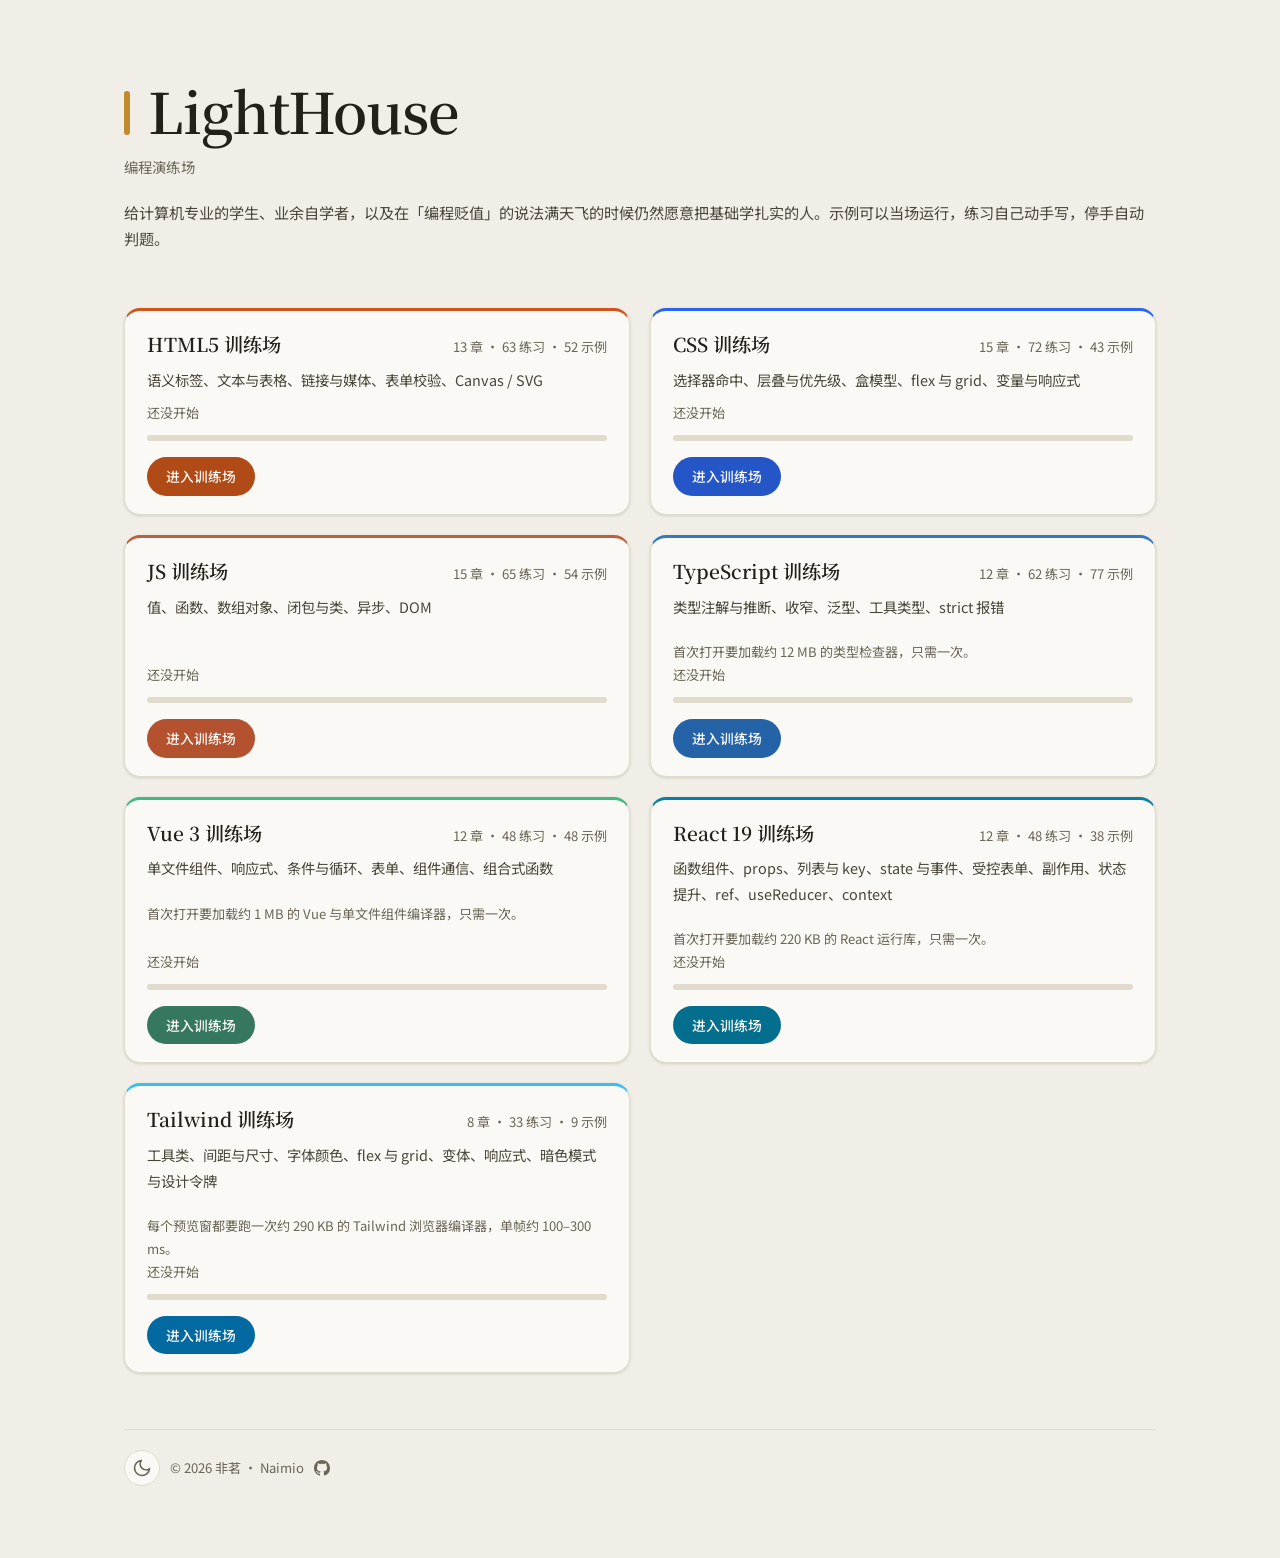
==== commit 30f13793: "修复了一些错误" ====
--- a/index.html
+++ b/index.html
@@ -5,6 +5,9 @@
 <meta name="viewport" content="width=device-width, initial-scale=1">
 <title>LightHouse — 编程演练场</title>
 <link rel="stylesheet" href="assets/css/portal.css">
+  <link rel="preconnect" href="https://fonts.googleapis.com">
+  <link rel="preconnect" href="https://fonts.gstatic.com" crossorigin>
+  <link href="https://fonts.googleapis.com/css2?family=Noto+Sans+SC:wght@400;500;600&family=Noto+Serif+SC:wght@600&display=swap" rel="stylesheet">
 </head>
 <body>
 
--- a/assets/css/portal.css
+++ b/assets/css/portal.css
@@ -1,39 +1,39 @@
-/* portal.css — 入口页样式。色值与字体以 DESIGN.md 为唯一来源。
- *
- * 纸色、墨色、线色、字体、圆角与各座训练场一致（它们各自有自己的 base.css）；
- * 入口页自己的强调色是灯塔金，每座站的颜色只出现在对应卡片上。
- */
 :root {
-  /* 纸与墨（与各座训练场同值） */
-  --ink: #232019;
-  --ink-soft: #4a453a;
-  --muted: #6b6558;
-  --paper: #f0eee6;
-  --panel: #faf9f5;
-  --line: #e0dbcc;
-
-  /* 入口页自己的强调色：灯塔金 */
-  --accent: #c08a2e;          /* 装饰：品牌竖条、进度条填充、hover 描边 */
-  --accent-strong: #8a5a00;   /* 承载文字：按钮实底、小字、链接 */
-
-  /* 各座训练场的识别色（装饰用）与承载文字用的深支，取自各自 base.css；
-     新增一座站时在这里加两条变量，并在 DESIGN.md 的 colors 里同步 */
+  --on-surface: #232019;
+  --on-surface-variant: #4a453a;
+  --secondary: #6b6558;
+  --surface: #faf9f5;
+  --surface-container-lowest: #ffffff;
+  --surface-container-low: #f6f4ec;
+  --surface-container: #f0eee6;
+  --surface-container-high: #e8e5da;
+  --surface-container-highest: #e0dbcc;
+  --outline: #e0dbcc;
+  --outline-variant: #cec7b4;
+  --accent: #c08a2e;
+  --accent-strong: #8a5a00;
+  --accent-container: rgba(192,138,46,0.12);
   --lab-html5: #d25319;  --lab-html5-strong: #b04a16;
   --lab-css: #2965f1;    --lab-css-strong: #2456c8;
   --lab-js: #c15f3c;     --lab-js-strong: #b4522f;
   --lab-ts: #3178c6;     --lab-ts-strong: #2563a8;
-  /* Vue 的品牌绿在纸白上只有 2.15:1，只做装饰；承载文字用深支 #35785f（4.52:1） */
   --lab-vue: #42b883;    --lab-vue-strong: #35785f;
-  /* React 的品牌青在纸白上只有 3.99:1，只做装饰；承载文字用深支 #046e8f（4.98:1） */
   --lab-react: #087ea4;  --lab-react-strong: #046e8f;
-  /* Tailwind 的品牌天蓝 #38bdf8 在纸白上只有 2.03:1，只做装饰；深支用 #0369a1（5.11:1）*/
   --lab-tailwind: #38bdf8; --lab-tailwind-strong: #0369a1;
-
-  --serif: "Source Han Serif SC", "Noto Serif SC", "Times New Roman", Times, serif;
-  --sans: system-ui, -apple-system, "Segoe UI", "Microsoft YaHei", sans-serif;
-
-  --r-sm: 4px;
-  --r-lg: 14px;
+  --serif: "Noto Serif SC","Times New Roman",Times,serif;
+  --sans: "Noto Sans SC",system-ui,-apple-system,"Segoe UI",sans-serif;
+  --r-sm: 8px;
+  --r-md: 12px;
+  --r-lg: 16px;
+  --r-xl: 28px;
+  --r-full: 9999px;
+  --elev-1: 0 1px 3px 1px rgba(35,32,25,0.05),0 1px 2px 0 rgba(35,32,25,0.08);
+  --elev-2: 0 2px 6px 2px rgba(35,32,25,0.06),0 1px 2px 0 rgba(35,32,25,0.08);
+  --elev-3: 0 4px 8px 3px rgba(35,32,25,0.08),0 1px 3px 0 rgba(35,32,25,0.06);
+  --state-hover: rgba(35,32,25,0.08);
+  --state-focus: rgba(35,32,25,0.12);
+  --ease-standard: cubic-bezier(0.2,0,0,1);
+  --ease-emphasized: cubic-bezier(0.3,0,0,1);
   --page-max: 1080px;
 }
 
@@ -41,30 +41,29 @@
 
 body {
   margin: 0;
-  background: var(--paper);
-  color: var(--ink);
+  background: var(--surface-container);
+  color: var(--on-surface);
   font-family: var(--sans);
   font-size: 0.95rem;
   line-height: 1.75;
   -webkit-font-smoothing: antialiased;
 }
 
-a { color: var(--accent-strong); text-decoration: none; }
+a { color: var(--accent-strong); text-decoration: none; transition: color 150ms var(--ease-standard); }
 a:hover { text-decoration: underline; }
 
-::selection { background: rgba(192, 138, 46, 0.24); }
-:focus-visible { outline: 2px solid var(--accent); outline-offset: 2px; }
-
-* { scrollbar-width: thin; scrollbar-color: #cec7b4 transparent; }
+::selection { background: rgba(192,138,46,0.24); }
+:focus-visible { outline: 2px solid var(--accent); outline-offset: 2px; border-radius: var(--r-sm); }
+
+* { scrollbar-width: thin; scrollbar-color: var(--outline-variant) transparent; }
 *::-webkit-scrollbar { width: 10px; height: 10px; }
-*::-webkit-scrollbar-thumb { background: #cec7b4; border-radius: 6px; border: 3px solid transparent; background-clip: content-box; }
-
-.page { max-width: var(--page-max); margin: 0 auto; padding: 72px 24px 64px; }
-
-/* ---------- 标题区 ---------- */
-.hero { margin: 0 0 48px; }
+*::-webkit-scrollbar-thumb { background: var(--outline-variant); border-radius: var(--r-full); border: 3px solid transparent; background-clip: content-box; }
+
+.page { max-width: var(--page-max); margin: 0 auto; padding: 80px 24px 72px; }
+
+.hero { margin: 0 0 56px; }
 .hero h1 {
-  margin: 0 0 10px;
+  margin: 0 0 12px;
   font-family: var(--serif);
   font-size: 3.5rem;
   font-weight: 600;
@@ -77,99 +76,156 @@
   width: 6px;
   height: 0.78em;
   margin-right: 18px;
-  border-radius: 3px;
+  border-radius: var(--r-full);
   background: var(--accent);
   vertical-align: -0.02em;
 }
 .hero .sub {
-  margin: 0 0 18px;
-  color: var(--muted);
+  margin: 0 0 20px;
+  color: var(--secondary);
   font-size: 0.9rem;
   letter-spacing: 0.01em;
 }
 .hero .intro {
   margin: 0;
-  color: var(--ink-soft);
-  /* 断行交给浏览器的中文规则（默认 word-break: normal）：中文允许在任意两字之间断行，
-     只在标点处断会让一句话被提前截断。早先这里是 word-break: keep-all，全宽下
-     简介在「编程贬值」后面空掉四成再换行、末尾多出一行孤字。 */
+  color: var(--on-surface-variant);
   overflow-wrap: anywhere;
 }
 
-/* ---------- 卡片 ---------- */
 .cards { display: grid; grid-template-columns: repeat(2, minmax(0, 1fr)); gap: 20px; }
 @media (max-width: 880px) { .cards { grid-template-columns: minmax(0, 1fr); } }
 
 .card {
   display: flex;
   flex-direction: column;
-  background: var(--panel);
-  border: 1px solid var(--line);
+  background: var(--surface);
+  border: 1px solid var(--outline);
   border-top: 3px solid var(--card-accent);
   border-radius: var(--r-lg);
-  padding: 18px 20px 16px;
+  padding: 20px 22px 18px;
+  box-shadow: var(--elev-1);
+  transition: box-shadow 250ms var(--ease-standard), border-color 250ms var(--ease-standard);
+}
+.card:hover {
+  box-shadow: var(--elev-2);
 }
 .card-head { display: flex; align-items: baseline; gap: 10px; flex-wrap: wrap; }
 .card-title { margin: 0; font-family: var(--serif); font-size: 1.2rem; font-weight: 600; line-height: 1.4; }
-.card-title a { color: var(--ink); }
+.card-title a { color: var(--on-surface); }
 .card-title a:hover { color: var(--card-accent-strong); text-decoration: none; }
-.card-stats { margin-left: auto; color: var(--muted); font-size: 0.82rem; font-variant-numeric: tabular-nums; }
-.card-blurb { margin: 6px 0 8px; color: var(--ink-soft); font-size: 0.9rem; }
-.card-note { margin: 0 0 8px; color: var(--muted); font-size: 0.82rem; }
+.card-stats { margin-left: auto; color: var(--secondary); font-size: 0.82rem; font-variant-numeric: tabular-nums; }
+.card-blurb { margin: 8px 0 10px; color: var(--on-surface-variant); font-size: 0.9rem; }
+.card-note { margin: 0 0 8px; color: var(--secondary); font-size: 0.82rem; }
 
 .card-area { margin-top: auto; }
 
-.progress-line { display: flex; align-items: baseline; gap: 8px; color: var(--muted); font-size: 0.82rem; }
-.progress-line b { color: var(--ink); font-variant-numeric: tabular-nums; }
-.track { height: 5px; margin: 8px 0 14px; border-radius: 3px; background: var(--line); overflow: hidden; }
-.track > span { display: block; height: 100%; width: 0; background: var(--card-accent); }
+.progress-line { display: flex; align-items: baseline; gap: 8px; color: var(--secondary); font-size: 0.82rem; }
+.progress-line b { color: var(--on-surface); font-variant-numeric: tabular-nums; }
+.track { height: 6px; margin: 10px 0 16px; border-radius: var(--r-full); background: var(--surface-container-highest); overflow: hidden; }
+.track > span { display: block; height: 100%; width: 0; background: var(--card-accent); border-radius: var(--r-full); transition: width 400ms var(--ease-emphasized); }
 
 .card-actions { display: flex; align-items: center; gap: 10px; flex-wrap: wrap; }
 .btn {
-  display: inline-block;
+  display: inline-flex;
+  align-items: center;
   font-size: 0.86rem;
-  padding: 5px 13px;
-  border-radius: var(--r-sm);
+  font-weight: 500;
+  padding: 8px 18px;
+  border-radius: var(--r-full);
   border: 1px solid transparent;
   cursor: pointer;
-}
-.btn-enter { background: var(--card-accent-strong); color: var(--panel); }
-.btn-enter:hover { background: var(--ink); color: var(--panel); text-decoration: none; }
-.btn-ghost { background: var(--panel); color: var(--card-accent-strong); border-color: var(--line); }
-.btn-ghost:hover { border-color: var(--card-accent); text-decoration: none; }
-.card-note { margin: 12px 0 0; color: var(--muted); font-size: 0.82rem; }
-
-/* ---------- 页脚与无脚本回退 ---------- */
-.foot { margin-top: 48px; padding-top: 16px; border-top: 1px solid var(--line); color: var(--muted); font-size: 0.82rem; }
+  line-height: 1.5;
+  transition: background-color 150ms var(--ease-standard), box-shadow 150ms var(--ease-standard), color 150ms var(--ease-standard);
+  position: relative;
+  overflow: hidden;
+}
+.btn-enter { background: var(--card-accent-strong); color: var(--surface); }
+.btn-enter:hover { background: var(--on-surface); color: var(--surface); text-decoration: none; box-shadow: var(--elev-1); }
+.btn-ghost { background: transparent; color: var(--card-accent-strong); border-color: var(--outline); }
+.btn-ghost:hover { background: var(--state-hover); border-color: var(--card-accent); text-decoration: none; }
+.card-note { margin: 12px 0 0; color: var(--secondary); font-size: 0.82rem; }
+
+.side-theme {
+  display: inline-flex;
+  align-items: center;
+  justify-content: center;
+  width: 36px;
+  height: 36px;
+  border: 1px solid var(--outline);
+  border-radius: var(--r-full);
+  background: var(--surface);
+  color: var(--secondary);
+  cursor: pointer;
+  transition: background-color 150ms var(--ease-standard), color 150ms var(--ease-standard);
+}
+.side-theme:hover { background: var(--state-hover); color: var(--accent-strong); }
+.side-theme svg { width: 20px; height: 20px; display: block; }
+
+.foot { margin-top: 56px; padding-top: 20px; border-top: 1px solid var(--outline); color: var(--secondary); font-size: 0.82rem; }
 .foot p { margin: 0; }
 .foot .credit { display: flex; align-items: center; gap: 10px; }
-/* GitHub 图标链接：与版权同行，只一个图标，悬停换承载文字色 */
-.gh-link { display: inline-flex; align-items: center; color: var(--muted); }
+.gh-link { display: inline-flex; align-items: center; color: var(--secondary); transition: color 150ms var(--ease-standard); }
 .gh-link:hover { color: var(--accent-strong); text-decoration: none; }
 .gh-link svg { width: 16px; height: 16px; fill: currentColor; display: block; }
-.noscript-note { color: var(--muted); font-size: 0.9rem; }
-
-/* 缓存提示条：与各训练场同款，只在检测到旧页面时出现一次 */
+.noscript-note { color: var(--secondary); font-size: 0.9rem; }
+
 .stale-banner {
   display: flex;
   gap: 12px;
   align-items: baseline;
-  padding: 9px 16px;
+  padding: 12px 20px;
   background: var(--accent-strong);
-  color: var(--panel);
+  color: var(--surface);
   font-size: 0.82rem;
-}
-.stale-banner kbd { background: rgba(255, 255, 255, 0.18); border-radius: 3px; padding: 0 4px; }
-
-/* ---------- 窄屏（手机竖屏）：留白收一收，按钮够手指点 ---------- */
+  border-radius: 0;
+}
+.stale-banner kbd { background: rgba(255,255,255,0.18); border-radius: var(--r-sm); padding: 0 4px; }
+
 @media (max-width: 560px) {
-  .page { padding: 44px 18px 48px; }
-  .hero { margin-bottom: 32px; }
+  .page { padding: 48px 18px 52px; }
+  .hero { margin-bottom: 36px; }
   .hero h1 { font-size: 2.4rem; }
   .hero h1::before { margin-right: 12px; width: 5px; }
   .cards { gap: 16px; }
-  .card { padding: 16px 16px 14px; }
+  .card { padding: 18px 18px 16px; }
   .card-actions { gap: 8px; }
-  /* iOS 的可点面积下限是 44px，入口页这两个按钮至少要过 36px */
-  .btn { padding: 8px 14px; }
-}
+  .btn { padding: 10px 16px; }
+}
+
+@media (prefers-color-scheme: dark) {
+  :root:not([data-theme="light"]) {
+    --on-surface: #e8e4d8;
+    --on-surface-variant: #c8c2b0;
+    --secondary: #9a9382;
+    --surface: #252220;
+    --surface-container-lowest: #1a1814;
+    --surface-container-low: #1f1d1a;
+    --surface-container: #1a1814;
+    --surface-container-high: #2a2622;
+    --surface-container-highest: #3a3530;
+    --outline: #3a3530;
+    --outline-variant: #4a4540;
+    --accent: #e8a546;
+    --accent-strong: #f0c060;
+    --state-hover: rgba(255,255,255,0.08);
+    --state-focus: rgba(255,255,255,0.12);
+  }
+}
+
+:root[data-theme="dark"] {
+  --on-surface: #e8e4d8;
+  --on-surface-variant: #c8c2b0;
+  --secondary: #9a9382;
+  --surface: #252220;
+  --surface-container-lowest: #1a1814;
+  --surface-container-low: #1f1d1a;
+  --surface-container: #1a1814;
+  --surface-container-high: #2a2622;
+  --surface-container-highest: #3a3530;
+  --outline: #3a3530;
+  --outline-variant: #4a4540;
+  --accent: #e8a546;
+  --accent-strong: #f0c060;
+  --state-hover: rgba(255,255,255,0.08);
+  --state-focus: rgba(255,255,255,0.12);
+}
